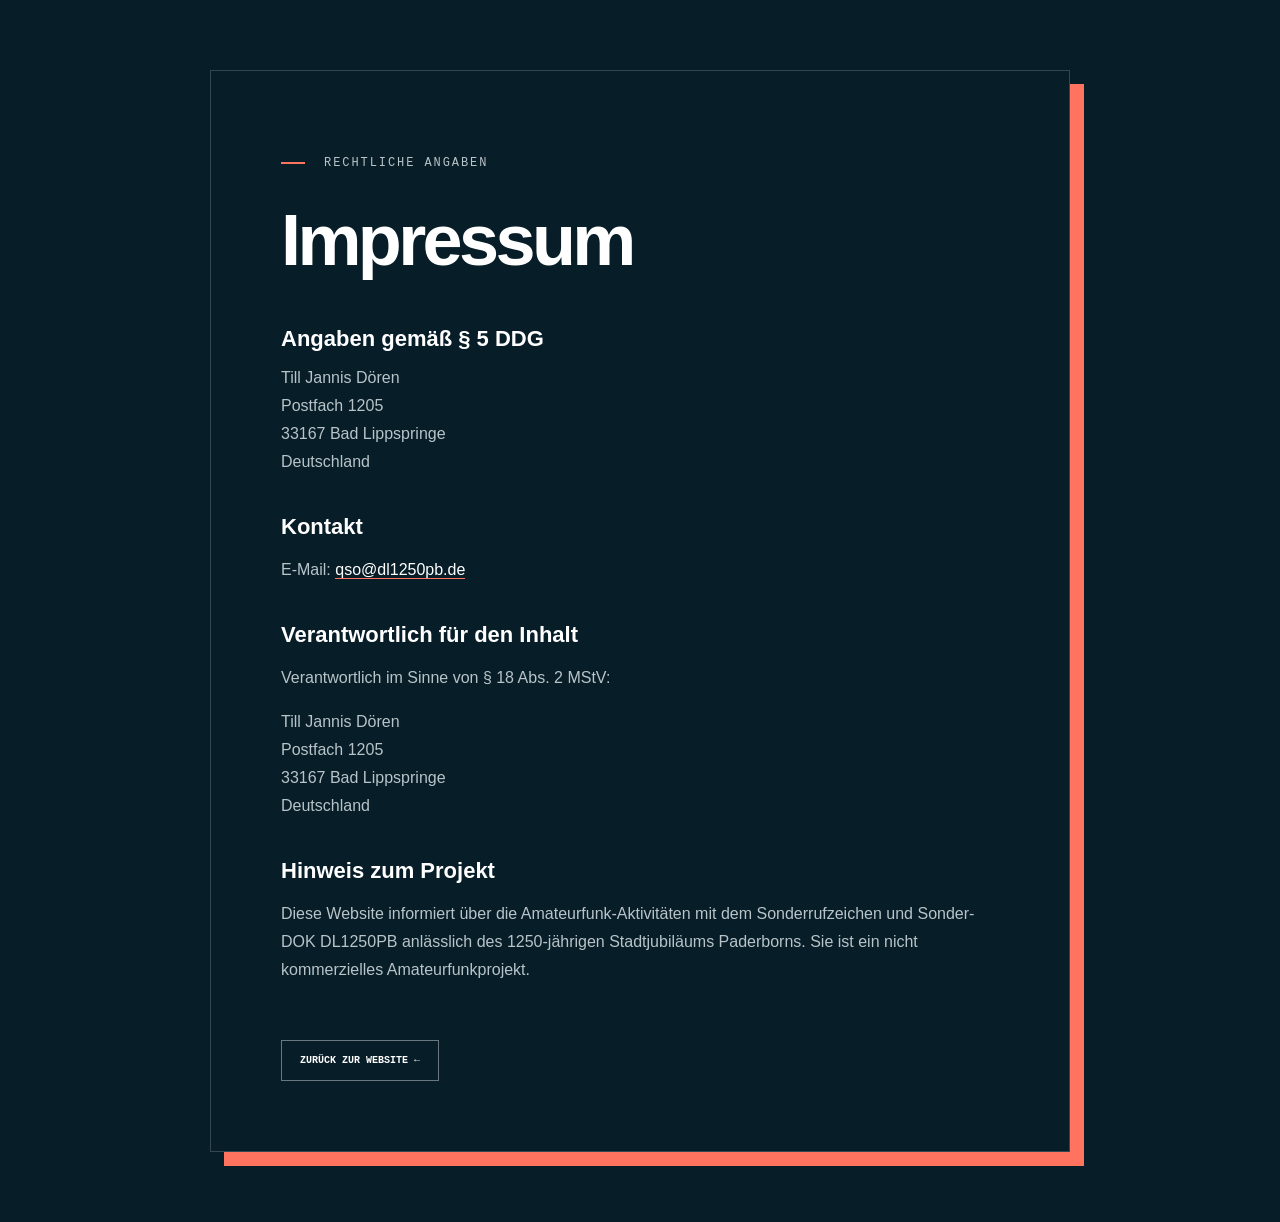
==== impressum.html @ e9a648a7 "Update operator bands and modes" ====
<!doctype html>
<html lang="de">
<head>
  <meta charset="UTF-8">
  <meta name="viewport" content="width=device-width, initial-scale=1.0">
  <meta name="robots" content="noindex, nofollow, noarchive, nosnippet, noimageindex">
  <meta name="googlebot" content="noindex, nofollow, noarchive, nosnippet, noimageindex">
  <title>Impressum · DL1250PB</title>
  <link rel="stylesheet" href="styles.css">
</head>
<body class="legal-page">
  <main>
    <article class="legal-card">
      <p class="eyebrow coral"><span></span> RECHTLICHE ANGABEN</p>
      <h1>Impressum</h1>

      <h2>Angaben gemäß § 5 DDG</h2>
      <address>
        Till Jannis Dören<br>
        Postfach 1205<br>
        33167 Bad Lippspringe<br>
        Deutschland
      </address>

      <h2>Kontakt</h2>
      <p>E-Mail: <a href="mailto:qso@dl1250pb.de">qso@dl1250pb.de</a></p>

      <h2>Verantwortlich für den Inhalt</h2>
      <p>Verantwortlich im Sinne von § 18 Abs. 2 MStV:</p>
      <address>
        Till Jannis Dören<br>
        Postfach 1205<br>
        33167 Bad Lippspringe<br>
        Deutschland
      </address>

      <h2>Hinweis zum Projekt</h2>
      <p>Diese Website informiert über die Amateurfunk-Aktivitäten mit dem Sonderrufzeichen und Sonder-DOK DL1250PB anlässlich des 1250-jährigen Stadtjubiläums Paderborns. Sie ist ein nicht kommerzielles Amateurfunkprojekt.</p>

      <a class="legal-back" href="index.html">Zurück zur Website ←</a>
    </article>
  </main>
</body>
</html>
---- styles.css ----
:root{--ink:#102e3b;--deep:#071d28;--cream:#f4f0e7;--coral:#ff735f;--mint:#c7e7d7;--line:rgba(16,46,59,.18)}*{box-sizing:border-box}html{scroll-behavior:smooth}body{margin:0;background:var(--cream);color:var(--ink);font-family:Manrope,sans-serif}a{color:inherit;text-decoration:none}.site-header{height:84px;padding:0 5vw;display:flex;align-items:center;justify-content:space-between;position:absolute;z-index:5;width:100%;color:white;border-bottom:1px solid rgba(255,255,255,.16)}.brand{display:flex;gap:14px;align-items:center;font-weight:800;letter-spacing:.07em;font-size:20px}.brand-mark{display:flex;gap:3px;height:22px;align-items:end}.brand-mark i{display:block;width:3px;background:var(--coral)}.brand-mark i:nth-child(1){height:9px}.brand-mark i:nth-child(2){height:15px}.brand-mark i:nth-child(3){height:22px}.site-header nav{display:flex;gap:36px;font:500 12px DM Mono,monospace;letter-spacing:.08em;text-transform:uppercase}.site-header nav a:hover{color:var(--coral)}.nav-toggle{display:none;background:none;border:0}.hero{min-height:760px;height:100vh;background:var(--deep);color:white;display:grid;grid-template-columns:1.1fr .9fr;align-items:center;padding:120px 7vw 75px;position:relative;overflow:hidden}.hero-grid{position:absolute;inset:0;background-image:linear-gradient(rgba(255,255,255,.035) 1px,transparent 1px),linear-gradient(90deg,rgba(255,255,255,.035) 1px,transparent 1px);background-size:65px 65px;mask-image:linear-gradient(90deg,black,transparent)}.hero:after{content:"";position:absolute;width:520px;height:520px;border:1px solid rgba(199,231,215,.15);border-radius:50%;right:-170px;top:100px;box-shadow:0 0 0 80px rgba(199,231,215,.025),0 0 0 160px rgba(199,231,215,.02)}.hero-copy,.signal-card{position:relative;z-index:1}.eyebrow{font:500 12px DM Mono,monospace;letter-spacing:.16em}.eyebrow span{display:inline-block;width:24px;height:2px;background:var(--coral);vertical-align:middle;margin-right:10px}.hero h1,.section h2{font-size:clamp(58px,7vw,108px);line-height:.87;letter-spacing:-.065em;margin:30px 0}.hero h1 span{color:var(--coral)}.hero-text{max-width:580px;font-size:18px;line-height:1.7;color:#b9c5ca}.hero-text strong{color:#fff}.hero-actions{display:flex;align-items:center;gap:32px;margin-top:40px}.button{display:inline-flex;gap:28px;align-items:center;padding:17px 22px;font:600 12px DM Mono,monospace;letter-spacing:.05em;text-transform:uppercase}.button.primary{background:var(--coral);color:var(--deep)}.button.dark{background:var(--ink);color:white;margin-top:36px}.text-link{font:500 12px DM Mono,monospace;text-transform:uppercase;border-bottom:1px solid rgba(255,255,255,.4);padding:10px 0}.signal-card{justify-self:end;width:min(430px,90%);padding:28px;background:#0b2835;border:1px solid rgba(255,255,255,.16);transform:rotate(2deg);box-shadow:18px 18px 0 rgba(255,115,95,.85)}.signal-top,.signal-meta,.widget-title{display:flex;justify-content:space-between;font:500 10px DM Mono,monospace;letter-spacing:.14em}.on-air{color:var(--mint)}.on-air i{display:inline-block;width:6px;height:6px;background:var(--coral);border-radius:50%;box-shadow:0 0 0 5px rgba(255,115,95,.15)}.signal-card>strong{display:block;font-size:clamp(46px,5vw,74px);letter-spacing:-.06em;margin:60px 0}.signal-card>strong span{color:var(--coral)}.wave{height:70px;background:url("data:image/svg+xml,%3Csvg xmlns='http://www.w3.org/2000/svg' width='400' height='70' viewBox='0 0 400 70'%3E%3Cpath d='M0 35h24l8-18 12 38 14-52 15 64 13-45 13 26 10-13h20l10-25 16 51 14-57 13 49 13-30 12 12h25l9-19 11 40 16-52 13 63 16-50 12 31 9-13h30' fill='none' stroke='%23ff735f' stroke-width='2'/%3E%3C/svg%3E") center/cover no-repeat}.signal-meta{border-top:1px solid rgba(255,255,255,.18);padding-top:18px;color:#aebbc1}.scroll-note{position:absolute;bottom:28px;left:7vw;font:10px DM Mono;letter-spacing:.14em;color:#778991}.scroll-note span{color:var(--coral);font-size:18px;margin-left:12px}.section{padding:110px 7vw}.section-label{font:500 10px DM Mono;letter-spacing:.15em;border-top:1px solid var(--line);padding-top:15px}.section-label.light{border-color:rgba(255,255,255,.18);color:#87a0aa}.intro{display:grid;grid-template-columns:130px 1fr .65fr;gap:5vw;min-height:760px}.intro-content{padding-top:70px}.kicker{font:500 12px DM Mono;color:var(--coral)}.section h2{font-size:clamp(46px,5.5vw,84px)}.section h2 em{font-weight:400;color:var(--coral)}.intro-columns{display:grid;grid-template-columns:1fr 1fr;gap:36px;max-width:800px;line-height:1.75;color:#51656d}.year-block{font-weight:800;font-size:clamp(100px,15vw,220px);line-height:.72;color:var(--mint);align-self:center;letter-spacing:-.09em}.year-block span{display:block}.year-block small{display:block;font:600 12px DM Mono;letter-spacing:.18em;color:var(--ink);line-height:1.5;margin:35px 0 0 20px}.live,.qsl{background:var(--deep);color:white}.live-heading,.operators-heading{display:grid;grid-template-columns:1fr 340px;gap:40px;align-items:end;margin:60px 0}.live-heading>p,.operators-heading>p{color:#8ca0a9;line-height:1.7}.live h2,.operators h2,.qsl h2{margin-bottom:0}.widgets{display:grid;grid-template-columns:1fr 1.3fr;gap:22px}.widget{height:410px;background:#fff;color:var(--ink);padding:20px}.widget-title{border-bottom:1px solid #dce2e3;padding-bottom:15px}.widget-title span:last-child{color:#e05243}.widget iframe{width:100%;height:340px;border:0;background:#edf1f1}.upload-widget{background:#e6eee9}.widget-note{font:10px DM Mono;color:#738892;margin-top:18px}.operators{background:var(--mint)}.operator-grid{display:grid;grid-template-columns:repeat(4,1fr);border-top:1px solid var(--line);border-left:1px solid var(--line)}.operator-grid article{padding:28px;border-right:1px solid var(--line);border-bottom:1px solid var(--line);min-height:350px}.operator-grid article>span{font:10px DM Mono}.avatar{width:100%;aspect-ratio:1.2;margin:45px 0 25px;background:var(--cream);display:grid;place-items:center;font-size:62px;font-weight:800;color:#d9d7cd}.operator-grid h3{font-size:18px;margin:0 0 8px}.operator-grid p{font:10px DM Mono;color:#617179}.operator-grid .join{background:var(--coral);display:flex;flex-direction:column;justify-content:flex-end}.join>span{font-size:50px!important;margin-bottom:auto}.join h3{font-size:26px}.qsl-layout{display:grid;grid-template-columns:1fr 1fr;gap:8vw;margin-top:65px}.qsl-copy{padding-top:50px;font-size:18px;line-height:1.7;color:#b8c4c8}.qsl-copy strong{color:white}.address{margin:45px 0;border-left:3px solid var(--coral);padding:4px 0 4px 25px}.address span{font:10px DM Mono;color:var(--coral);letter-spacing:.14em}.address address{font-style:normal;color:white;margin-top:12px}.qsl-copy .small{font-size:13px;color:#7e939c}footer{background:var(--coral);color:var(--deep);padding:75px 7vw 25px;display:grid;grid-template-columns:2fr 1fr 1fr;gap:30px;align-items:end}.footer-call{font-size:clamp(60px,11vw,170px);font-weight:800;letter-spacing:-.08em;line-height:.8}footer p,.footer-links{font:600 10px DM Mono;letter-spacing:.12em}.footer-links{display:flex;flex-direction:column;gap:14px}.copyright{grid-column:1/-1;border-top:1px solid rgba(7,29,40,.25);padding-top:18px;margin-top:45px}
@media(max-width:900px){.site-header nav{display:none;position:absolute;top:84px;left:0;right:0;background:var(--deep);padding:28px 5vw;flex-direction:column}.site-header nav.open{display:flex}.nav-toggle{display:block}.nav-toggle span{display:block;width:25px;height:2px;background:white;margin:6px}.hero{grid-template-columns:1fr;padding-top:150px;height:auto}.signal-card{justify-self:start;margin:70px 0 45px}.intro{grid-template-columns:1fr}.intro-content{padding-top:20px}.year-block{display:none}.live-heading,.operators-heading,.qsl-layout{grid-template-columns:1fr}.widgets{grid-template-columns:1fr}.operator-grid{grid-template-columns:1fr 1fr}footer{grid-template-columns:1fr 1fr}.footer-call{grid-column:1/-1}}
@media(max-width:560px){.hero,.section{padding-left:22px;padding-right:22px}.hero h1{font-size:58px}.hero-actions{align-items:flex-start;flex-direction:column}.signal-card{width:calc(100% - 18px);padding:20px}.signal-card>strong{font-size:43px}.intro-columns{grid-template-columns:1fr}.operator-grid{grid-template-columns:1fr}.operator-grid article{min-height:300px}footer{grid-template-columns:1fr;padding-left:22px;padding-right:22px}.footer-call{font-size:70px}}
.header-actions{display:flex;align-items:center;gap:22px}.language-toggle{display:flex;align-items:center;gap:8px;padding:8px 10px;border:1px solid rgba(255,255,255,.25);background:transparent;color:#82949c;font:500 10px DM Mono,monospace;letter-spacing:.08em;cursor:pointer}.language-toggle i{width:1px;height:12px;background:rgba(255,255,255,.3)}.language-toggle span.active{color:white}.operator-grid:has(.operator:only-child){grid-template-columns:minmax(260px,360px)}.operator-grid:has(.operator:nth-child(2):last-child){grid-template-columns:repeat(2,1fr)}.operator-grid .operator{min-height:310px;display:flex;flex-direction:column}.operator h3{font-size:48px;letter-spacing:-.04em;margin:auto 0 32px}.operator dl{margin:0;border-top:1px solid var(--line)}.operator dl div{display:flex;justify-content:space-between;gap:20px;padding:14px 0;border-bottom:1px solid var(--line)}.operator dt{font:500 9px DM Mono;letter-spacing:.12em;color:#617179}.operator dd{margin:0;font:600 11px DM Mono;text-align:right}.qsl-links{display:flex;align-items:center;gap:26px;margin:34px 0}.qsl-links>a:not(.button){font:600 11px DM Mono;border-bottom:1px solid #6d838c;padding:8px 0}.qsl-button{background:var(--coral);color:var(--deep)}
.intro-actions{display:flex;flex-wrap:wrap;gap:12px}.button.outline{background:transparent;border:1px solid var(--ink);color:var(--ink)}.address-button{border:1px solid var(--coral);color:white}.address-button:hover,.address-button:focus-visible{background:var(--coral);color:var(--deep)}
.calendar-section{background:var(--cream)}.calendar-heading{display:grid;grid-template-columns:1fr 340px;gap:40px;align-items:end;margin:60px 0}.calendar-heading>p{color:#617179;line-height:1.7}.calendar-heading h2{margin-bottom:0}.calendar-shell{display:grid;grid-template-columns:minmax(0,1.4fr) minmax(280px,.6fr);border:1px solid var(--line)}.calendar-card{padding:35px}.calendar-controls{display:grid;grid-template-columns:40px 1fr 40px;align-items:center;margin-bottom:34px}.calendar-controls h3{text-align:center;text-transform:capitalize;margin:0;font-size:22px}.calendar-controls button{width:40px;height:40px;border:1px solid var(--line);background:transparent;color:var(--ink);cursor:pointer;font-size:18px}.calendar-controls button:hover,.calendar-controls button:focus-visible{background:var(--ink);color:white}.calendar-weekdays,.calendar-grid{display:grid;grid-template-columns:repeat(7,1fr)}.calendar-weekdays span{padding:10px;text-align:center;font:500 9px DM Mono;color:#718187}.calendar-day{aspect-ratio:1;display:grid;place-items:center;border-right:1px solid var(--line);border-top:1px solid var(--line);font:500 12px DM Mono;position:relative}.calendar-day:nth-child(7n){border-right:0}.calendar-day.empty{color:transparent}.calendar-day.has-event{background:var(--coral);font-weight:700}.calendar-day.has-event:after{content:"";width:5px;height:5px;border-radius:50%;background:var(--ink);position:absolute;bottom:18%}.event-list{background:var(--ink);color:white;padding:35px}.event-list-label{font:500 10px DM Mono;letter-spacing:.14em;color:var(--coral);margin:0 0 30px}.event-list article{display:grid;grid-template-columns:60px 1fr;gap:20px;border-top:1px solid rgba(255,255,255,.15);padding:20px 0}.event-list time{font:500 11px DM Mono;color:var(--coral);text-transform:uppercase}.event-list strong,.event-list span{display:block}.event-list span{font:10px DM Mono;color:#91a3aa;margin-top:8px}.no-events{color:#aebcc1;line-height:1.7;font-size:14px;border-top:1px solid rgba(255,255,255,.15);padding-top:20px}
@media(prefers-reduced-motion:reduce){html{scroll-behavior:auto}}
@media(max-width:900px){.calendar-heading,.calendar-shell{grid-template-columns:1fr}.calendar-card,.event-list{padding:24px}}
@media(max-width:560px){.calendar-card{padding:14px}.calendar-day{font-size:10px}.calendar-day.has-event:after{bottom:10%}}
.address-page{min-height:100vh;background:var(--deep);color:white}.address-page main{min-height:100vh;display:grid;place-items:center;padding:40px 20px}.address-card{width:min(680px,100%);border:1px solid rgba(255,255,255,.18);padding:clamp(28px,6vw,70px);box-shadow:14px 14px 0 var(--coral)}.address-card h1{font-size:clamp(42px,7vw,72px);letter-spacing:-.05em;margin:25px 0 45px}.address-card address{font-style:normal;font-size:clamp(20px,3vw,28px);line-height:1.65;border-left:3px solid var(--coral);padding-left:24px}.address-card>p:not(.eyebrow){color:#aebcc1;line-height:1.7;margin:38px 0}.address-actions{display:flex;flex-wrap:wrap;gap:12px}.light-outline{border-color:rgba(255,255,255,.4)!important;color:white!important}
.qsl-card-image{position:absolute;inset:0;width:100%;height:100%;object-fit:cover;background:#0b2835;z-index:2}.activity-links{display:flex;flex-wrap:wrap;gap:12px;margin-top:34px}.activity-button{border:1px solid rgba(255,255,255,.35);color:white}.activity-button:hover,.activity-button:focus-visible{background:var(--coral);border-color:var(--coral);color:var(--deep)}
.embed-consent{height:340px;background:#edf1f1;display:flex;flex-direction:column;align-items:center;justify-content:center;text-align:center;padding:35px}.upload-widget .embed-consent{background:#dce7e1}.embed-consent p{max-width:420px;color:#617179;font-size:13px;line-height:1.6}.embed-consent button{border:0;background:var(--ink);color:white;padding:14px 18px;font:600 10px DM Mono,monospace;letter-spacing:.06em;cursor:pointer}.embed-consent button:hover,.embed-consent button:focus-visible{background:var(--coral);color:var(--deep)}.legal-page{min-height:100vh;background:var(--deep);color:white}.legal-page main{width:min(860px,calc(100% - 40px));margin:0 auto;padding:70px 0}.legal-card{border:1px solid rgba(255,255,255,.18);padding:clamp(28px,6vw,70px);box-shadow:14px 14px 0 var(--coral)}.legal-card h1{font-size:clamp(42px,7vw,72px);letter-spacing:-.05em;margin:25px 0 45px}.legal-card h2{font-size:22px;margin:38px 0 12px}.legal-card p,.legal-card address,.legal-card li{color:#b8c4c8;line-height:1.75}.legal-card address{font-style:normal}.legal-card a{color:white;border-bottom:1px solid var(--coral)}.legal-back{display:inline-flex;margin-top:40px;border:1px solid rgba(255,255,255,.4)!important;padding:14px 18px;font:600 10px DM Mono,monospace;text-transform:uppercase}
@media(max-width:560px){.operator-grid:has(.operator:nth-child(2):last-child){grid-template-columns:1fr}}
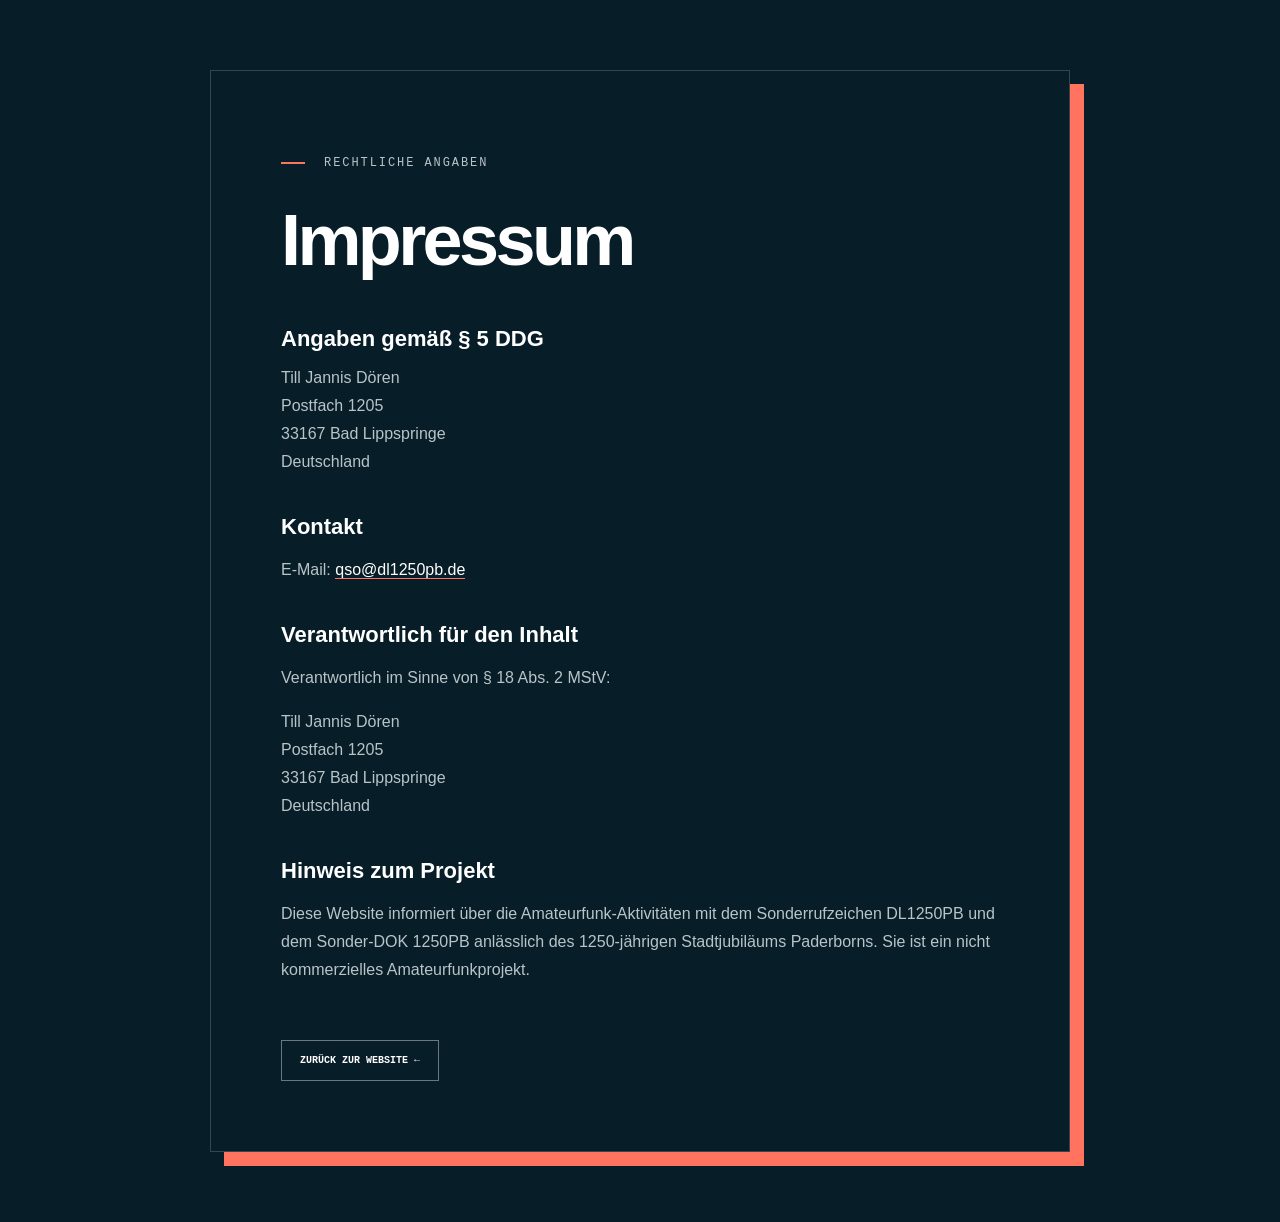
==== commit 589c2dc1: "Bandangaben direkt im Monatskalender anzeigen" ====
--- a/impressum.html
+++ b/impressum.html
@@ -35,7 +35,7 @@
       </address>
 
       <h2>Hinweis zum Projekt</h2>
-      <p>Diese Website informiert über die Amateurfunk-Aktivitäten mit dem Sonderrufzeichen und Sonder-DOK DL1250PB anlässlich des 1250-jährigen Stadtjubiläums Paderborns. Sie ist ein nicht kommerzielles Amateurfunkprojekt.</p>
+      <p>Diese Website informiert über die Amateurfunk-Aktivitäten mit dem Sonderrufzeichen DL1250PB und dem Sonder-DOK 1250PB anlässlich des 1250-jährigen Stadtjubiläums Paderborns. Sie ist ein nicht kommerzielles Amateurfunkprojekt.</p>
 
       <a class="legal-back" href="index.html">Zurück zur Website ←</a>
     </article>
--- a/styles.css
+++ b/styles.css
@@ -1,13 +1,19 @@
-:root{--ink:#102e3b;--deep:#071d28;--cream:#f4f0e7;--coral:#ff735f;--mint:#c7e7d7;--line:rgba(16,46,59,.18)}*{box-sizing:border-box}html{scroll-behavior:smooth}body{margin:0;background:var(--cream);color:var(--ink);font-family:Manrope,sans-serif}a{color:inherit;text-decoration:none}.site-header{height:84px;padding:0 5vw;display:flex;align-items:center;justify-content:space-between;position:absolute;z-index:5;width:100%;color:white;border-bottom:1px solid rgba(255,255,255,.16)}.brand{display:flex;gap:14px;align-items:center;font-weight:800;letter-spacing:.07em;font-size:20px}.brand-mark{display:flex;gap:3px;height:22px;align-items:end}.brand-mark i{display:block;width:3px;background:var(--coral)}.brand-mark i:nth-child(1){height:9px}.brand-mark i:nth-child(2){height:15px}.brand-mark i:nth-child(3){height:22px}.site-header nav{display:flex;gap:36px;font:500 12px DM Mono,monospace;letter-spacing:.08em;text-transform:uppercase}.site-header nav a:hover{color:var(--coral)}.nav-toggle{display:none;background:none;border:0}.hero{min-height:760px;height:100vh;background:var(--deep);color:white;display:grid;grid-template-columns:1.1fr .9fr;align-items:center;padding:120px 7vw 75px;position:relative;overflow:hidden}.hero-grid{position:absolute;inset:0;background-image:linear-gradient(rgba(255,255,255,.035) 1px,transparent 1px),linear-gradient(90deg,rgba(255,255,255,.035) 1px,transparent 1px);background-size:65px 65px;mask-image:linear-gradient(90deg,black,transparent)}.hero:after{content:"";position:absolute;width:520px;height:520px;border:1px solid rgba(199,231,215,.15);border-radius:50%;right:-170px;top:100px;box-shadow:0 0 0 80px rgba(199,231,215,.025),0 0 0 160px rgba(199,231,215,.02)}.hero-copy,.signal-card{position:relative;z-index:1}.eyebrow{font:500 12px DM Mono,monospace;letter-spacing:.16em}.eyebrow span{display:inline-block;width:24px;height:2px;background:var(--coral);vertical-align:middle;margin-right:10px}.hero h1,.section h2{font-size:clamp(58px,7vw,108px);line-height:.87;letter-spacing:-.065em;margin:30px 0}.hero h1 span{color:var(--coral)}.hero-text{max-width:580px;font-size:18px;line-height:1.7;color:#b9c5ca}.hero-text strong{color:#fff}.hero-actions{display:flex;align-items:center;gap:32px;margin-top:40px}.button{display:inline-flex;gap:28px;align-items:center;padding:17px 22px;font:600 12px DM Mono,monospace;letter-spacing:.05em;text-transform:uppercase}.button.primary{background:var(--coral);color:var(--deep)}.button.dark{background:var(--ink);color:white;margin-top:36px}.text-link{font:500 12px DM Mono,monospace;text-transform:uppercase;border-bottom:1px solid rgba(255,255,255,.4);padding:10px 0}.signal-card{justify-self:end;width:min(430px,90%);padding:28px;background:#0b2835;border:1px solid rgba(255,255,255,.16);transform:rotate(2deg);box-shadow:18px 18px 0 rgba(255,115,95,.85)}.signal-top,.signal-meta,.widget-title{display:flex;justify-content:space-between;font:500 10px DM Mono,monospace;letter-spacing:.14em}.on-air{color:var(--mint)}.on-air i{display:inline-block;width:6px;height:6px;background:var(--coral);border-radius:50%;box-shadow:0 0 0 5px rgba(255,115,95,.15)}.signal-card>strong{display:block;font-size:clamp(46px,5vw,74px);letter-spacing:-.06em;margin:60px 0}.signal-card>strong span{color:var(--coral)}.wave{height:70px;background:url("data:image/svg+xml,%3Csvg xmlns='http://www.w3.org/2000/svg' width='400' height='70' viewBox='0 0 400 70'%3E%3Cpath d='M0 35h24l8-18 12 38 14-52 15 64 13-45 13 26 10-13h20l10-25 16 51 14-57 13 49 13-30 12 12h25l9-19 11 40 16-52 13 63 16-50 12 31 9-13h30' fill='none' stroke='%23ff735f' stroke-width='2'/%3E%3C/svg%3E") center/cover no-repeat}.signal-meta{border-top:1px solid rgba(255,255,255,.18);padding-top:18px;color:#aebbc1}.scroll-note{position:absolute;bottom:28px;left:7vw;font:10px DM Mono;letter-spacing:.14em;color:#778991}.scroll-note span{color:var(--coral);font-size:18px;margin-left:12px}.section{padding:110px 7vw}.section-label{font:500 10px DM Mono;letter-spacing:.15em;border-top:1px solid var(--line);padding-top:15px}.section-label.light{border-color:rgba(255,255,255,.18);color:#87a0aa}.intro{display:grid;grid-template-columns:130px 1fr .65fr;gap:5vw;min-height:760px}.intro-content{padding-top:70px}.kicker{font:500 12px DM Mono;color:var(--coral)}.section h2{font-size:clamp(46px,5.5vw,84px)}.section h2 em{font-weight:400;color:var(--coral)}.intro-columns{display:grid;grid-template-columns:1fr 1fr;gap:36px;max-width:800px;line-height:1.75;color:#51656d}.year-block{font-weight:800;font-size:clamp(100px,15vw,220px);line-height:.72;color:var(--mint);align-self:center;letter-spacing:-.09em}.year-block span{display:block}.year-block small{display:block;font:600 12px DM Mono;letter-spacing:.18em;color:var(--ink);line-height:1.5;margin:35px 0 0 20px}.live,.qsl{background:var(--deep);color:white}.live-heading,.operators-heading{display:grid;grid-template-columns:1fr 340px;gap:40px;align-items:end;margin:60px 0}.live-heading>p,.operators-heading>p{color:#8ca0a9;line-height:1.7}.live h2,.operators h2,.qsl h2{margin-bottom:0}.widgets{display:grid;grid-template-columns:1fr 1.3fr;gap:22px}.widget{height:410px;background:#fff;color:var(--ink);padding:20px}.widget-title{border-bottom:1px solid #dce2e3;padding-bottom:15px}.widget-title span:last-child{color:#e05243}.widget iframe{width:100%;height:340px;border:0;background:#edf1f1}.upload-widget{background:#e6eee9}.widget-note{font:10px DM Mono;color:#738892;margin-top:18px}.operators{background:var(--mint)}.operator-grid{display:grid;grid-template-columns:repeat(4,1fr);border-top:1px solid var(--line);border-left:1px solid var(--line)}.operator-grid article{padding:28px;border-right:1px solid var(--line);border-bottom:1px solid var(--line);min-height:350px}.operator-grid article>span{font:10px DM Mono}.avatar{width:100%;aspect-ratio:1.2;margin:45px 0 25px;background:var(--cream);display:grid;place-items:center;font-size:62px;font-weight:800;color:#d9d7cd}.operator-grid h3{font-size:18px;margin:0 0 8px}.operator-grid p{font:10px DM Mono;color:#617179}.operator-grid .join{background:var(--coral);display:flex;flex-direction:column;justify-content:flex-end}.join>span{font-size:50px!important;margin-bottom:auto}.join h3{font-size:26px}.qsl-layout{display:grid;grid-template-columns:1fr 1fr;gap:8vw;margin-top:65px}.qsl-copy{padding-top:50px;font-size:18px;line-height:1.7;color:#b8c4c8}.qsl-copy strong{color:white}.address{margin:45px 0;border-left:3px solid var(--coral);padding:4px 0 4px 25px}.address span{font:10px DM Mono;color:var(--coral);letter-spacing:.14em}.address address{font-style:normal;color:white;margin-top:12px}.qsl-copy .small{font-size:13px;color:#7e939c}footer{background:var(--coral);color:var(--deep);padding:75px 7vw 25px;display:grid;grid-template-columns:2fr 1fr 1fr;gap:30px;align-items:end}.footer-call{font-size:clamp(60px,11vw,170px);font-weight:800;letter-spacing:-.08em;line-height:.8}footer p,.footer-links{font:600 10px DM Mono;letter-spacing:.12em}.footer-links{display:flex;flex-direction:column;gap:14px}.copyright{grid-column:1/-1;border-top:1px solid rgba(7,29,40,.25);padding-top:18px;margin-top:45px}
+:root{--ink:#102e3b;--deep:#071d28;--cream:#f4f0e7;--coral:#ff735f;--mint:#c7e7d7;--line:rgba(16,46,59,.18)}*{box-sizing:border-box}html{scroll-behavior:smooth;scroll-padding-top:84px}body{margin:0;background:var(--cream);color:var(--ink);font-family:Manrope,sans-serif}a{color:inherit;text-decoration:none}.site-header{height:84px;padding:0 5vw;display:flex;align-items:center;justify-content:space-between;position:fixed;top:0;left:0;z-index:5;width:100%;color:white;background:rgba(7,29,40,.96);border-bottom:1px solid rgba(255,255,255,.16)}.brand{display:flex;gap:14px;align-items:center;font-weight:800;letter-spacing:.07em;font-size:20px}.brand-mark{display:flex;gap:3px;height:22px;align-items:end}.brand-mark i{display:block;width:3px;background:var(--coral)}.brand-mark i:nth-child(1){height:9px}.brand-mark i:nth-child(2){height:15px}.brand-mark i:nth-child(3){height:22px}.site-header nav{display:flex;gap:36px;font:500 12px DM Mono,monospace;letter-spacing:.08em;text-transform:uppercase}.site-header nav a:hover{color:var(--coral)}.nav-toggle{display:none;background:none;border:0}.hero{min-height:760px;height:100vh;background:var(--deep);color:white;display:grid;grid-template-columns:1.1fr .9fr;align-items:center;padding:120px 7vw 75px;position:relative;overflow:hidden}.hero-grid{position:absolute;inset:0;background-image:linear-gradient(rgba(255,255,255,.035) 1px,transparent 1px),linear-gradient(90deg,rgba(255,255,255,.035) 1px,transparent 1px);background-size:65px 65px;mask-image:linear-gradient(90deg,black,transparent)}.hero:after{content:"";position:absolute;width:520px;height:520px;border:1px solid rgba(199,231,215,.15);border-radius:50%;right:-170px;top:100px;box-shadow:0 0 0 80px rgba(199,231,215,.025),0 0 0 160px rgba(199,231,215,.02)}.hero-copy,.signal-card{position:relative;z-index:1}.eyebrow{font:500 12px DM Mono,monospace;letter-spacing:.16em}.eyebrow span{display:inline-block;width:24px;height:2px;background:var(--coral);vertical-align:middle;margin-right:10px}.hero h1,.section h2{font-size:clamp(58px,7vw,108px);line-height:.87;letter-spacing:-.065em;margin:30px 0}.hero h1 span{color:var(--coral)}.hero-text{max-width:580px;font-size:18px;line-height:1.7;color:#b9c5ca}.hero-text strong{color:#fff}.hero-actions{display:flex;align-items:center;gap:32px;margin-top:40px}.button{display:inline-flex;gap:28px;align-items:center;padding:17px 22px;font:600 12px DM Mono,monospace;letter-spacing:.05em;text-transform:uppercase}.button.primary{background:var(--coral);color:var(--deep)}.button.dark{background:var(--ink);color:white;margin-top:36px}.text-link{font:500 12px DM Mono,monospace;text-transform:uppercase;border-bottom:1px solid rgba(255,255,255,.4);padding:10px 0}.signal-card{justify-self:end;width:min(430px,90%);aspect-ratio:148/105;padding:28px;background:#0b2835;border:1px solid rgba(255,255,255,.16);transform:rotate(2deg);box-shadow:18px 18px 0 rgba(255,115,95,.85)}.signal-top,.signal-meta,.widget-title{display:flex;justify-content:space-between;font:500 10px DM Mono,monospace;letter-spacing:.14em}.on-air{color:var(--mint)}.on-air i{display:inline-block;width:6px;height:6px;background:var(--coral);border-radius:50%;box-shadow:0 0 0 5px rgba(255,115,95,.15)}.signal-card>strong{display:block;font-size:clamp(46px,5vw,74px);letter-spacing:-.06em;margin:60px 0}.signal-card>strong span{color:var(--coral)}.wave{height:70px;background:url("data:image/svg+xml,%3Csvg xmlns='http://www.w3.org/2000/svg' width='400' height='70' viewBox='0 0 400 70'%3E%3Cpath d='M0 35h24l8-18 12 38 14-52 15 64 13-45 13 26 10-13h20l10-25 16 51 14-57 13 49 13-30 12 12h25l9-19 11 40 16-52 13 63 16-50 12 31 9-13h30' fill='none' stroke='%23ff735f' stroke-width='2'/%3E%3C/svg%3E") center/cover no-repeat}.signal-meta{border-top:1px solid rgba(255,255,255,.18);padding-top:18px;color:#aebbc1}.scroll-note{position:absolute;bottom:28px;left:7vw;font:10px DM Mono;letter-spacing:.14em;color:#778991}.scroll-note span{color:var(--coral);font-size:18px;margin-left:12px}.section{padding:110px 7vw}.section-label{font:500 10px DM Mono;letter-spacing:.15em;border-top:1px solid var(--line);padding-top:15px}.section-label.light{border-color:rgba(255,255,255,.18);color:#87a0aa}.intro{display:grid;grid-template-columns:130px 1fr .65fr;gap:5vw;min-height:760px}.intro-content{padding-top:70px}.kicker{font:500 12px DM Mono;color:var(--coral)}.section h2{font-size:clamp(46px,5.5vw,84px)}.section h2 em{font-weight:400;color:var(--coral)}.intro-columns{display:grid;grid-template-columns:1fr 1fr;gap:36px;max-width:800px;line-height:1.75;color:#51656d}.year-block{font-weight:800;font-size:clamp(100px,15vw,220px);line-height:.72;color:var(--mint);align-self:center;letter-spacing:-.09em}.year-block span{display:block}.year-block small{display:block;font:600 12px DM Mono;letter-spacing:.18em;color:var(--ink);line-height:1.5;margin:35px 0 0 20px}.live,.qsl{background:var(--deep);color:white}.live-heading,.operators-heading{display:grid;grid-template-columns:1fr 340px;gap:40px;align-items:end;margin:60px 0}.live-heading>p,.operators-heading>p{color:#8ca0a9;line-height:1.7}.live h2,.operators h2,.qsl h2{margin-bottom:0}.widgets{display:grid;grid-template-columns:1fr 1.3fr;gap:22px}.widget{height:410px;background:#fff;color:var(--ink);padding:20px}.widget-title{border-bottom:1px solid #dce2e3;padding-bottom:15px}.widget-title span:last-child{color:#e05243}.widget iframe{width:100%;height:340px;border:0;background:#edf1f1}.upload-widget{background:#e6eee9}.widget-note{font:10px DM Mono;color:#738892;margin-top:18px}.operators{background:var(--mint)}.operator-grid{display:grid;grid-template-columns:repeat(4,1fr);border-top:1px solid var(--line);border-left:1px solid var(--line)}.operator-grid article{padding:28px;border-right:1px solid var(--line);border-bottom:1px solid var(--line);min-height:350px}.operator-grid article>span{font:10px DM Mono}.avatar{width:100%;aspect-ratio:1.2;margin:45px 0 25px;background:var(--cream);display:grid;place-items:center;font-size:62px;font-weight:800;color:#d9d7cd}.operator-grid h3{font-size:18px;margin:0 0 8px}.operator-grid p{font:10px DM Mono;color:#617179}.operator-grid .join{background:var(--coral);display:flex;flex-direction:column;justify-content:flex-end}.join>span{font-size:50px!important;margin-bottom:auto}.join h3{font-size:26px}.qsl-layout{display:grid;grid-template-columns:1fr 1fr;gap:8vw;margin-top:65px}.qsl-copy{padding-top:50px;font-size:18px;line-height:1.7;color:#b8c4c8}.qsl-copy strong{color:white}.address{margin:45px 0;border-left:3px solid var(--coral);padding:4px 0 4px 25px}.address span{font:10px DM Mono;color:var(--coral);letter-spacing:.14em}.address address{font-style:normal;color:white;margin-top:12px}.qsl-copy .small{font-size:13px;color:#7e939c}footer{background:var(--coral);color:var(--deep);padding:75px 7vw 25px;display:grid;grid-template-columns:2fr 1fr 1fr;gap:30px;align-items:end}.footer-call{font-size:clamp(60px,11vw,170px);font-weight:800;letter-spacing:-.08em;line-height:.8}footer p,.footer-links{font:600 10px DM Mono;letter-spacing:.12em}.footer-links{display:flex;flex-direction:column;gap:14px}.copyright{grid-column:1/-1;border-top:1px solid rgba(7,29,40,.25);padding-top:18px;margin-top:45px}
 @media(max-width:900px){.site-header nav{display:none;position:absolute;top:84px;left:0;right:0;background:var(--deep);padding:28px 5vw;flex-direction:column}.site-header nav.open{display:flex}.nav-toggle{display:block}.nav-toggle span{display:block;width:25px;height:2px;background:white;margin:6px}.hero{grid-template-columns:1fr;padding-top:150px;height:auto}.signal-card{justify-self:start;margin:70px 0 45px}.intro{grid-template-columns:1fr}.intro-content{padding-top:20px}.year-block{display:none}.live-heading,.operators-heading,.qsl-layout{grid-template-columns:1fr}.widgets{grid-template-columns:1fr}.operator-grid{grid-template-columns:1fr 1fr}footer{grid-template-columns:1fr 1fr}.footer-call{grid-column:1/-1}}
-@media(max-width:560px){.hero,.section{padding-left:22px;padding-right:22px}.hero h1{font-size:58px}.hero-actions{align-items:flex-start;flex-direction:column}.signal-card{width:calc(100% - 18px);padding:20px}.signal-card>strong{font-size:43px}.intro-columns{grid-template-columns:1fr}.operator-grid{grid-template-columns:1fr}.operator-grid article{min-height:300px}footer{grid-template-columns:1fr;padding-left:22px;padding-right:22px}.footer-call{font-size:70px}}
-.header-actions{display:flex;align-items:center;gap:22px}.language-toggle{display:flex;align-items:center;gap:8px;padding:8px 10px;border:1px solid rgba(255,255,255,.25);background:transparent;color:#82949c;font:500 10px DM Mono,monospace;letter-spacing:.08em;cursor:pointer}.language-toggle i{width:1px;height:12px;background:rgba(255,255,255,.3)}.language-toggle span.active{color:white}.operator-grid:has(.operator:only-child){grid-template-columns:minmax(260px,360px)}.operator-grid:has(.operator:nth-child(2):last-child){grid-template-columns:repeat(2,1fr)}.operator-grid .operator{min-height:310px;display:flex;flex-direction:column}.operator h3{font-size:48px;letter-spacing:-.04em;margin:auto 0 32px}.operator dl{margin:0;border-top:1px solid var(--line)}.operator dl div{display:flex;justify-content:space-between;gap:20px;padding:14px 0;border-bottom:1px solid var(--line)}.operator dt{font:500 9px DM Mono;letter-spacing:.12em;color:#617179}.operator dd{margin:0;font:600 11px DM Mono;text-align:right}.qsl-links{display:flex;align-items:center;gap:26px;margin:34px 0}.qsl-links>a:not(.button){font:600 11px DM Mono;border-bottom:1px solid #6d838c;padding:8px 0}.qsl-button{background:var(--coral);color:var(--deep)}
+@media(max-width:560px){.hero,.section{padding-left:22px;padding-right:22px}.hero h1{font-size:58px}.hero-actions{align-items:flex-start;flex-direction:column}.signal-card{width:calc(100% - 18px);padding:20px}.signal-card>strong{font-size:43px}.intro-columns{grid-template-columns:1fr}.operator-grid{grid-template-columns:1fr}.operator-grid article{min-height:240px}footer{grid-template-columns:1fr;padding-left:22px;padding-right:22px}.footer-call{font-size:70px}}
+.header-actions{display:flex;align-items:center;gap:22px}.language-toggle{display:flex;align-items:center;gap:8px;padding:8px 10px;border:1px solid rgba(255,255,255,.25);background:transparent;color:#82949c;font:500 10px DM Mono,monospace;letter-spacing:.08em;cursor:pointer}.language-toggle i{width:1px;height:12px;background:rgba(255,255,255,.3)}.language-toggle span.active{color:white}.operator-grid:has(.operator:only-child){grid-template-columns:minmax(260px,360px)}.operator-grid:has(.operator:nth-child(2):last-child){grid-template-columns:repeat(2,1fr)}.operator-grid .operator{min-height:240px;display:flex;flex-direction:column}.operator h3{font-size:48px;letter-spacing:-.04em;margin:0 0 26px}.operator dl{margin-top:auto;margin-bottom:0;border-top:1px solid var(--line)}.operator dl div{display:flex;justify-content:space-between;gap:20px;padding:14px 0;border-bottom:1px solid var(--line)}.operator dt{font:500 9px DM Mono;letter-spacing:.12em;color:#617179}.operator dd{margin:0;font:600 11px DM Mono;text-align:right}.qsl-links{display:flex;align-items:center;gap:26px;margin:34px 0}.qsl-links>a:not(.button){font:600 11px DM Mono;border-bottom:1px solid #6d838c;padding:8px 0}.qsl-button{background:var(--coral);color:var(--deep)}
 .intro-actions{display:flex;flex-wrap:wrap;gap:12px}.button.outline{background:transparent;border:1px solid var(--ink);color:var(--ink)}.address-button{border:1px solid var(--coral);color:white}.address-button:hover,.address-button:focus-visible{background:var(--coral);color:var(--deep)}
 .calendar-section{background:var(--cream)}.calendar-heading{display:grid;grid-template-columns:1fr 340px;gap:40px;align-items:end;margin:60px 0}.calendar-heading>p{color:#617179;line-height:1.7}.calendar-heading h2{margin-bottom:0}.calendar-shell{display:grid;grid-template-columns:minmax(0,1.4fr) minmax(280px,.6fr);border:1px solid var(--line)}.calendar-card{padding:35px}.calendar-controls{display:grid;grid-template-columns:40px 1fr 40px;align-items:center;margin-bottom:34px}.calendar-controls h3{text-align:center;text-transform:capitalize;margin:0;font-size:22px}.calendar-controls button{width:40px;height:40px;border:1px solid var(--line);background:transparent;color:var(--ink);cursor:pointer;font-size:18px}.calendar-controls button:hover,.calendar-controls button:focus-visible{background:var(--ink);color:white}.calendar-weekdays,.calendar-grid{display:grid;grid-template-columns:repeat(7,1fr)}.calendar-weekdays span{padding:10px;text-align:center;font:500 9px DM Mono;color:#718187}.calendar-day{aspect-ratio:1;display:grid;place-items:center;border-right:1px solid var(--line);border-top:1px solid var(--line);font:500 12px DM Mono;position:relative}.calendar-day:nth-child(7n){border-right:0}.calendar-day.empty{color:transparent}.calendar-day.has-event{background:var(--coral);font-weight:700}.calendar-day.has-event:after{content:"";width:5px;height:5px;border-radius:50%;background:var(--ink);position:absolute;bottom:18%}.event-list{background:var(--ink);color:white;padding:35px}.event-list-label{font:500 10px DM Mono;letter-spacing:.14em;color:var(--coral);margin:0 0 30px}.event-list article{display:grid;grid-template-columns:60px 1fr;gap:20px;border-top:1px solid rgba(255,255,255,.15);padding:20px 0}.event-list time{font:500 11px DM Mono;color:var(--coral);text-transform:uppercase}.event-list strong,.event-list span{display:block}.event-list span{font:10px DM Mono;color:#91a3aa;margin-top:8px}.no-events{color:#aebcc1;line-height:1.7;font-size:14px;border-top:1px solid rgba(255,255,255,.15);padding-top:20px}
+.calendar-note{margin:0 0 30px;padding:18px 22px;border-left:3px solid var(--coral);background:rgba(16,46,59,.04);color:#51656d;font-size:14px;line-height:1.7}.calendar-note strong{color:var(--ink)}.event-list article>div{min-width:0}.event-list .event-description{margin:12px 0 0;color:#d4dfe3;font-size:14px;line-height:1.6;white-space:pre-wrap;overflow-wrap:anywhere}
+.calendar-weekdays,.calendar-grid{grid-template-columns:repeat(7,minmax(0,1fr))}.calendar-day{min-height:52px;min-width:0}.calendar-day.has-bands{display:flex;flex-direction:column;justify-content:center;gap:5px;padding:5px 2px;min-width:0}.calendar-day.has-bands:after{display:none}.calendar-bands{display:flex;flex-wrap:wrap;justify-content:center;gap:3px 5px;max-width:100%;font:600 10px monospace;line-height:1.2;overflow-wrap:anywhere}.calendar-bands>span{display:inline-block}
 @media(prefers-reduced-motion:reduce){html{scroll-behavior:auto}}
 @media(max-width:900px){.calendar-heading,.calendar-shell{grid-template-columns:1fr}.calendar-card,.event-list{padding:24px}}
 @media(max-width:560px){.calendar-card{padding:14px}.calendar-day{font-size:10px}.calendar-day.has-event:after{bottom:10%}}
 .address-page{min-height:100vh;background:var(--deep);color:white}.address-page main{min-height:100vh;display:grid;place-items:center;padding:40px 20px}.address-card{width:min(680px,100%);border:1px solid rgba(255,255,255,.18);padding:clamp(28px,6vw,70px);box-shadow:14px 14px 0 var(--coral)}.address-card h1{font-size:clamp(42px,7vw,72px);letter-spacing:-.05em;margin:25px 0 45px}.address-card address{font-style:normal;font-size:clamp(20px,3vw,28px);line-height:1.65;border-left:3px solid var(--coral);padding-left:24px}.address-card>p:not(.eyebrow){color:#aebcc1;line-height:1.7;margin:38px 0}.address-actions{display:flex;flex-wrap:wrap;gap:12px}.light-outline{border-color:rgba(255,255,255,.4)!important;color:white!important}
-.qsl-card-image{position:absolute;inset:0;width:100%;height:100%;object-fit:cover;background:#0b2835;z-index:2}.activity-links{display:flex;flex-wrap:wrap;gap:12px;margin-top:34px}.activity-button{border:1px solid rgba(255,255,255,.35);color:white}.activity-button:hover,.activity-button:focus-visible{background:var(--coral);border-color:var(--coral);color:var(--deep)}
+.qsl-card-image{position:absolute;inset:0 0 0 auto;width:auto;height:100%;max-width:none;background:#0b2835;z-index:2}.activity-links{display:flex;flex-wrap:wrap;gap:12px;margin-top:34px}.activity-button{border:1px solid rgba(255,255,255,.35);color:white}.activity-button:hover,.activity-button:focus-visible{background:var(--coral);border-color:var(--coral);color:var(--deep)}
 .embed-consent{height:340px;background:#edf1f1;display:flex;flex-direction:column;align-items:center;justify-content:center;text-align:center;padding:35px}.upload-widget .embed-consent{background:#dce7e1}.embed-consent p{max-width:420px;color:#617179;font-size:13px;line-height:1.6}.embed-consent button{border:0;background:var(--ink);color:white;padding:14px 18px;font:600 10px DM Mono,monospace;letter-spacing:.06em;cursor:pointer}.embed-consent button:hover,.embed-consent button:focus-visible{background:var(--coral);color:var(--deep)}.legal-page{min-height:100vh;background:var(--deep);color:white}.legal-page main{width:min(860px,calc(100% - 40px));margin:0 auto;padding:70px 0}.legal-card{border:1px solid rgba(255,255,255,.18);padding:clamp(28px,6vw,70px);box-shadow:14px 14px 0 var(--coral)}.legal-card h1{font-size:clamp(42px,7vw,72px);letter-spacing:-.05em;margin:25px 0 45px}.legal-card h2{font-size:22px;margin:38px 0 12px}.legal-card p,.legal-card address,.legal-card li{color:#b8c4c8;line-height:1.75}.legal-card address{font-style:normal}.legal-card a{color:white;border-bottom:1px solid var(--coral)}.legal-back{display:inline-flex;margin-top:40px;border:1px solid rgba(255,255,255,.4)!important;padding:14px 18px;font:600 10px DM Mono,monospace;text-transform:uppercase}
 @media(max-width:560px){.operator-grid:has(.operator:nth-child(2):last-child){grid-template-columns:1fr}}
+
+/* Horizontale Operator-Karten: für weitere Rufzeichen vorbereitet. */
+.operator-carousel{position:relative}.operator-controls{display:flex;justify-content:flex-end;gap:8px;margin-bottom:14px}.operator-controls button{width:42px;height:42px;border:1px solid var(--line);background:transparent;color:var(--ink);font-size:18px;cursor:pointer}.operator-controls button:hover,.operator-controls button:focus-visible{background:var(--ink);color:white}.operator-grid{display:flex;gap:22px;overflow-x:auto;scroll-snap-type:x mandatory;scrollbar-color:var(--coral) rgba(16,46,59,.12);scrollbar-width:thin;border:0;padding:0 0 18px}.operator-grid .operator{flex:0 0 clamp(270px,23vw,340px);scroll-snap-align:start;border:1px solid var(--line);background:rgba(244,240,231,.5);box-shadow:8px 8px 0 rgba(16,46,59,.1);padding:28px}.operator h3{font-size:24px;margin:0 0 26px}.operator-grid::-webkit-scrollbar{height:8px}.operator-grid::-webkit-scrollbar-thumb{background:var(--coral)}.operator-grid::-webkit-scrollbar-track{background:rgba(16,46,59,.12)}
+@media(max-width:560px){.operator-grid .operator{flex-basis:min(82vw,320px)}.operator-controls{justify-content:flex-start}}
